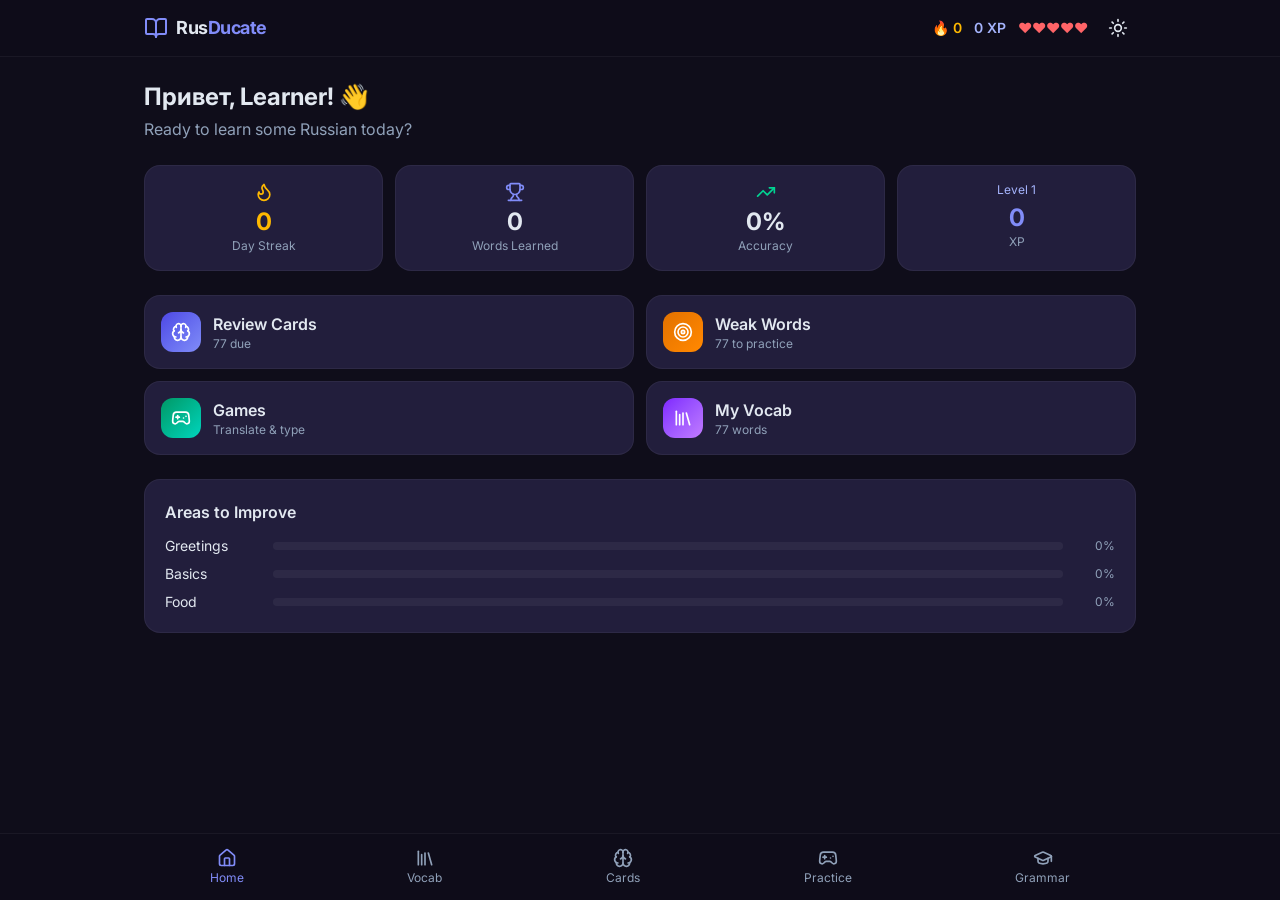
==== rus/index.html @ 1badfb75 "Add RusDucate app and update portfolio - Deploy RusDucate at /rus for ducate.com/rus - Replace Proje" ====
<!doctype html>
<html lang="en">
  <head>
    <meta charset="UTF-8" />
    <link rel="icon" type="image/svg+xml" href="/rus/favicon.svg" />
    <meta name="viewport" content="width=device-width, initial-scale=1.0, viewport-fit=cover" />
    <meta name="theme-color" content="#1e1b4b" />
    <meta name="description" content="RusDucate — personalized Russian learning with spaced repetition" />
    <link rel="preconnect" href="https://fonts.googleapis.com" />
    <link rel="preconnect" href="https://fonts.gstatic.com" crossorigin />
    <link href="https://fonts.googleapis.com/css2?family=Inter:wght@400;500;600;700&family=JetBrains+Mono:wght@400;500&display=swap" rel="stylesheet" />
    <title>RusDucate — Learn Russian</title>
    <script type="module" crossorigin src="/rus/assets/index-CZTfOs5j.js"></script>
    <link rel="stylesheet" crossorigin href="/rus/assets/index-B5N3Yc_R.css">
  <link rel="manifest" href="/rus/manifest.webmanifest"><script id="vite-plugin-pwa:register-sw" src="/rus/registerSW.js"></script></head>
  <body>
    <div id="root"></div>
  </body>
</html>
---- rus/assets/index-B5N3Yc_R.css ----
/*! tailwindcss v4.3.1 | MIT License | https://tailwindcss.com */
@layer properties{@supports (((-webkit-hyphens:none)) and (not (margin-trim:inline))) or ((-moz-orient:inline) and (not (color:rgb(from red r g b)))){*,:before,:after,::backdrop{--tw-translate-x:0;--tw-translate-y:0;--tw-translate-z:0;--tw-rotate-x:initial;--tw-rotate-y:initial;--tw-rotate-z:initial;--tw-skew-x:initial;--tw-skew-y:initial;--tw-space-y-reverse:0;--tw-border-style:solid;--tw-gradient-position:initial;--tw-gradient-from:#0000;--tw-gradient-via:#0000;--tw-gradient-to:#0000;--tw-gradient-stops:initial;--tw-gradient-via-stops:initial;--tw-gradient-from-position:0%;--tw-gradient-via-position:50%;--tw-gradient-to-position:100%;--tw-leading:initial;--tw-font-weight:initial;--tw-tracking:initial;--tw-shadow:0 0 #0000;--tw-shadow-color:initial;--tw-shadow-alpha:100%;--tw-inset-shadow:0 0 #0000;--tw-inset-shadow-color:initial;--tw-inset-shadow-alpha:100%;--tw-ring-color:initial;--tw-ring-shadow:0 0 #0000;--tw-inset-ring-color:initial;--tw-inset-ring-shadow:0 0 #0000;--tw-ring-inset:initial;--tw-ring-offset-width:0px;--tw-ring-offset-color:#fff;--tw-ring-offset-shadow:0 0 #0000;--tw-outline-style:solid;--tw-blur:initial;--tw-brightness:initial;--tw-contrast:initial;--tw-grayscale:initial;--tw-hue-rotate:initial;--tw-invert:initial;--tw-opacity:initial;--tw-saturate:initial;--tw-sepia:initial;--tw-drop-shadow:initial;--tw-drop-shadow-color:initial;--tw-drop-shadow-alpha:100%;--tw-drop-shadow-size:initial;--tw-backdrop-blur:initial;--tw-backdrop-brightness:initial;--tw-backdrop-contrast:initial;--tw-backdrop-grayscale:initial;--tw-backdrop-hue-rotate:initial;--tw-backdrop-invert:initial;--tw-backdrop-opacity:initial;--tw-backdrop-saturate:initial;--tw-backdrop-sepia:initial;--tw-duration:initial;--tw-scale-x:1;--tw-scale-y:1;--tw-scale-z:1}}}@layer theme{:root,:host{--font-sans:"Inter", system-ui, sans-serif;--font-mono:"JetBrains Mono", monospace;--color-red-300:oklch(80.8% .114 19.571);--color-red-400:oklch(70.4% .191 22.216);--color-red-500:oklch(63.7% .237 25.331);--color-red-600:oklch(57.7% .245 27.325);--color-orange-400:oklch(75% .183 55.934);--color-orange-500:oklch(70.5% .213 47.604);--color-orange-600:oklch(64.6% .222 41.116);--color-amber-100:oklch(96.2% .059 95.617);--color-amber-400:oklch(82.8% .189 84.429);--color-amber-500:oklch(76.9% .188 70.08);--color-amber-600:oklch(66.6% .179 58.318);--color-emerald-200:oklch(90.5% .093 164.15);--color-emerald-300:oklch(84.5% .143 164.978);--color-emerald-400:oklch(76.5% .177 163.223);--color-emerald-500:oklch(69.6% .17 162.48);--color-emerald-600:oklch(59.6% .145 163.225);--color-teal-400:oklch(77.7% .152 181.912);--color-violet-600:oklch(54.1% .281 293.009);--color-purple-400:oklch(71.4% .203 305.504);--color-slate-200:oklch(92.9% .013 255.508);--color-slate-300:oklch(86.9% .022 252.894);--color-slate-400:oklch(70.4% .04 256.788);--color-slate-500:oklch(55.4% .046 257.417);--color-white:#fff;--spacing:.25rem;--container-xs:20rem;--container-sm:24rem;--container-md:28rem;--container-lg:32rem;--container-5xl:64rem;--text-xs:.75rem;--text-xs--line-height:calc(1 / .75);--text-sm:.875rem;--text-sm--line-height:calc(1.25 / .875);--text-lg:1.125rem;--text-lg--line-height:calc(1.75 / 1.125);--text-xl:1.25rem;--text-xl--line-height:calc(1.75 / 1.25);--text-2xl:1.5rem;--text-2xl--line-height:calc(2 / 1.5);--text-3xl:1.875rem;--text-3xl--line-height:calc(2.25 / 1.875);--text-4xl:2.25rem;--text-4xl--line-height:calc(2.5 / 2.25);--text-5xl:3rem;--text-5xl--line-height:1;--font-weight-medium:500;--font-weight-semibold:600;--font-weight-bold:700;--tracking-tight:-.025em;--tracking-wider:.05em;--leading-relaxed:1.625;--radius-lg:.5rem;--radius-xl:.75rem;--radius-2xl:1rem;--animate-pulse:pulse 2s cubic-bezier(.4, 0, .6, 1) infinite;--blur-xl:24px;--default-transition-duration:.15s;--default-transition-timing-function:cubic-bezier(.4, 0, .2, 1);--default-font-family:var(--font-sans);--default-mono-font-family:var(--font-mono);--color-brand-300:#a5b4fc;--color-brand-400:#818cf8;--color-brand-500:#6366f1;--color-brand-600:#4f46e5;--color-surface:#0f0d1a}}@layer base{*,:after,:before,::backdrop{box-sizing:border-box;border:0 solid;margin:0;padding:0}::file-selector-button{box-sizing:border-box;border:0 solid;margin:0;padding:0}html,:host{-webkit-text-size-adjust:100%;tab-size:4;line-height:1.5;font-family:var(--default-font-family,ui-sans-serif, system-ui, sans-serif, "Apple Color Emoji", "Segoe UI Emoji", "Segoe UI Symbol", "Noto Color Emoji");font-feature-settings:var(--default-font-feature-settings,normal);font-variation-settings:var(--default-font-variation-settings,normal);-webkit-tap-highlight-color:transparent}hr{height:0;color:inherit;border-top-width:1px}abbr:where([title]){-webkit-text-decoration:underline dotted;text-decoration:underline dotted}h1,h2,h3,h4,h5,h6{font-size:inherit;font-weight:inherit}a{color:inherit;-webkit-text-decoration:inherit;-webkit-text-decoration:inherit;-webkit-text-decoration:inherit;-webkit-text-decoration:inherit;text-decoration:inherit}b,strong{font-weight:bolder}code,kbd,samp,pre{font-family:var(--default-mono-font-family,ui-monospace, SFMono-Regular, Menlo, Monaco, Consolas, "Liberation Mono", "Courier New", monospace);font-feature-settings:var(--default-mono-font-feature-settings,normal);font-variation-settings:var(--default-mono-font-variation-settings,normal);font-size:1em}small{font-size:80%}sub,sup{vertical-align:baseline;font-size:75%;line-height:0;position:relative}sub{bottom:-.25em}sup{top:-.5em}table{text-indent:0;border-color:inherit;border-collapse:collapse}:-moz-focusring{outline:auto}progress{vertical-align:baseline}summary{display:list-item}ol,ul,menu{list-style:none}img,svg,video,canvas,audio,iframe,embed,object{vertical-align:middle;display:block}img,video{max-width:100%;height:auto}button,input,select,optgroup,textarea{font:inherit;font-feature-settings:inherit;font-variation-settings:inherit;letter-spacing:inherit;color:inherit;opacity:1;background-color:#0000;border-radius:0}::file-selector-button{font:inherit;font-feature-settings:inherit;font-variation-settings:inherit;letter-spacing:inherit;color:inherit;opacity:1;background-color:#0000;border-radius:0}:where(select:is([multiple],[size])) optgroup{font-weight:bolder}:where(select:is([multiple],[size])) optgroup option{padding-inline-start:20px}::file-selector-button{margin-inline-end:4px}::placeholder{opacity:1}@supports (not ((-webkit-appearance:-apple-pay-button))) or (contain-intrinsic-size:1px){::placeholder{color:currentColor}@supports (color:color-mix(in lab, red, red)){::placeholder{color:color-mix(in oklab, currentcolor 50%, transparent)}}}textarea{resize:vertical}::-webkit-search-decoration{-webkit-appearance:none}::-webkit-date-and-time-value{min-height:1lh;text-align:inherit}::-webkit-datetime-edit{display:inline-flex}::-webkit-datetime-edit-fields-wrapper{padding:0}::-webkit-datetime-edit{padding-block:0}::-webkit-datetime-edit-year-field{padding-block:0}::-webkit-datetime-edit-month-field{padding-block:0}::-webkit-datetime-edit-day-field{padding-block:0}::-webkit-datetime-edit-hour-field{padding-block:0}::-webkit-datetime-edit-minute-field{padding-block:0}::-webkit-datetime-edit-second-field{padding-block:0}::-webkit-datetime-edit-millisecond-field{padding-block:0}::-webkit-datetime-edit-meridiem-field{padding-block:0}::-webkit-calendar-picker-indicator{line-height:1}:-moz-ui-invalid{box-shadow:none}button,input:where([type=button],[type=reset],[type=submit]){appearance:button}::file-selector-button{appearance:button}::-webkit-inner-spin-button{height:auto}::-webkit-outer-spin-button{height:auto}[hidden]:where(:not([hidden=until-found])){display:none!important}}@layer components;@layer utilities{.absolute{position:absolute}.fixed{position:fixed}.relative{position:relative}.sticky{position:sticky}.inset-x-0{inset-inline:0}.top-0{top:0}.top-1\/2{top:50%}.bottom-0{bottom:0}.left-3{left:calc(var(--spacing) * 3)}.z-50{z-index:50}.mx-auto{margin-inline:auto}.mt-1{margin-top:var(--spacing)}.mt-2{margin-top:calc(var(--spacing) * 2)}.mt-3{margin-top:calc(var(--spacing) * 3)}.mt-4{margin-top:calc(var(--spacing) * 4)}.mt-6{margin-top:calc(var(--spacing) * 6)}.mb-1{margin-bottom:var(--spacing)}.mb-2{margin-bottom:calc(var(--spacing) * 2)}.mb-3{margin-bottom:calc(var(--spacing) * 3)}.mb-4{margin-bottom:calc(var(--spacing) * 4)}.mb-6{margin-bottom:calc(var(--spacing) * 6)}.mb-8{margin-bottom:calc(var(--spacing) * 8)}.flex{display:flex}.grid{display:grid}.hidden{display:none}.inline-block{display:inline-block}.inline-flex{display:inline-flex}.table{display:table}.h-1\.5{height:calc(var(--spacing) * 1.5)}.h-2{height:calc(var(--spacing) * 2)}.h-3{height:calc(var(--spacing) * 3)}.h-4{height:calc(var(--spacing) * 4)}.h-5{height:calc(var(--spacing) * 5)}.h-6{height:calc(var(--spacing) * 6)}.h-10{height:calc(var(--spacing) * 10)}.h-12{height:calc(var(--spacing) * 12)}.h-14{height:calc(var(--spacing) * 14)}.h-full{height:100%}.min-h-\[48px\]{min-height:48px}.min-h-\[200px\]{min-height:200px}.min-h-dvh{min-height:100dvh}.w-3{width:calc(var(--spacing) * 3)}.w-4{width:calc(var(--spacing) * 4)}.w-5{width:calc(var(--spacing) * 5)}.w-6{width:calc(var(--spacing) * 6)}.w-10{width:calc(var(--spacing) * 10)}.w-12{width:calc(var(--spacing) * 12)}.w-24{width:calc(var(--spacing) * 24)}.w-full{width:100%}.max-w-5xl{max-width:var(--container-5xl)}.max-w-lg{max-width:var(--container-lg)}.max-w-md{max-width:var(--container-md)}.max-w-sm{max-width:var(--container-sm)}.max-w-xs{max-width:var(--container-xs)}.min-w-0{min-width:0}.min-w-\[3rem\]{min-width:3rem}.min-w-\[200px\]{min-width:200px}.flex-1{flex:1}.shrink-0{flex-shrink:0}.-translate-y-1\/2{--tw-translate-y:calc(calc(1 / 2 * 100%) * -1);translate:var(--tw-translate-x) var(--tw-translate-y)}.transform{transform:var(--tw-rotate-x,) var(--tw-rotate-y,) var(--tw-rotate-z,) var(--tw-skew-x,) var(--tw-skew-y,)}.animate-pulse{animation:var(--animate-pulse)}.cursor-pointer{cursor:pointer}.grid-cols-1{grid-template-columns:repeat(1,minmax(0,1fr))}.grid-cols-2{grid-template-columns:repeat(2,minmax(0,1fr))}.grid-cols-4{grid-template-columns:repeat(4,minmax(0,1fr))}.flex-col{flex-direction:column}.flex-wrap{flex-wrap:wrap}.items-center{align-items:center}.items-start{align-items:flex-start}.justify-around{justify-content:space-around}.justify-between{justify-content:space-between}.justify-center{justify-content:center}.justify-end{justify-content:flex-end}.gap-0\.5{gap:calc(var(--spacing) * .5)}.gap-1{gap:var(--spacing)}.gap-1\.5{gap:calc(var(--spacing) * 1.5)}.gap-2{gap:calc(var(--spacing) * 2)}.gap-3{gap:calc(var(--spacing) * 3)}:where(.space-y-2>:not(:last-child)){--tw-space-y-reverse:0;margin-block-start:calc(calc(var(--spacing) * 2) * var(--tw-space-y-reverse));margin-block-end:calc(calc(var(--spacing) * 2) * calc(1 - var(--tw-space-y-reverse)))}:where(.space-y-3>:not(:last-child)){--tw-space-y-reverse:0;margin-block-start:calc(calc(var(--spacing) * 3) * var(--tw-space-y-reverse));margin-block-end:calc(calc(var(--spacing) * 3) * calc(1 - var(--tw-space-y-reverse)))}:where(.space-y-4>:not(:last-child)){--tw-space-y-reverse:0;margin-block-start:calc(calc(var(--spacing) * 4) * var(--tw-space-y-reverse));margin-block-end:calc(calc(var(--spacing) * 4) * calc(1 - var(--tw-space-y-reverse)))}:where(.space-y-6>:not(:last-child)){--tw-space-y-reverse:0;margin-block-start:calc(calc(var(--spacing) * 6) * var(--tw-space-y-reverse));margin-block-end:calc(calc(var(--spacing) * 6) * calc(1 - var(--tw-space-y-reverse)))}.truncate{text-overflow:ellipsis;white-space:nowrap;overflow:hidden}.overflow-hidden{overflow:hidden}.overflow-x-auto{overflow-x:auto}.rounded-2xl{border-radius:var(--radius-2xl)}.rounded-full{border-radius:3.40282e38px}.rounded-lg{border-radius:var(--radius-lg)}.rounded-xl{border-radius:var(--radius-xl)}.border{border-style:var(--tw-border-style);border-width:1px}.border-2{border-style:var(--tw-border-style);border-width:2px}.border-t{border-top-style:var(--tw-border-style);border-top-width:1px}.border-b{border-bottom-style:var(--tw-border-style);border-bottom-width:1px}.border-brand-500{border-color:var(--color-brand-500)}.border-brand-500\/20{border-color:#6366f133}@supports (color:color-mix(in lab, red, red)){.border-brand-500\/20{border-color:color-mix(in oklab, var(--color-brand-500) 20%, transparent)}}.border-brand-500\/30{border-color:#6366f14d}@supports (color:color-mix(in lab, red, red)){.border-brand-500\/30{border-color:color-mix(in oklab, var(--color-brand-500) 30%, transparent)}}.border-emerald-500{border-color:var(--color-emerald-500)}.border-emerald-500\/30{border-color:#00bb7f4d}@supports (color:color-mix(in lab, red, red)){.border-emerald-500\/30{border-color:color-mix(in oklab, var(--color-emerald-500) 30%, transparent)}}.border-red-500{border-color:var(--color-red-500)}.border-red-500\/20{border-color:#fb2c3633}@supports (color:color-mix(in lab, red, red)){.border-red-500\/20{border-color:color-mix(in oklab, var(--color-red-500) 20%, transparent)}}.border-red-500\/30{border-color:#fb2c364d}@supports (color:color-mix(in lab, red, red)){.border-red-500\/30{border-color:color-mix(in oklab, var(--color-red-500) 30%, transparent)}}.border-white\/5{border-color:#ffffff0d}@supports (color:color-mix(in lab, red, red)){.border-white\/5{border-color:color-mix(in oklab, var(--color-white) 5%, transparent)}}.border-white\/10{border-color:#ffffff1a}@supports (color:color-mix(in lab, red, red)){.border-white\/10{border-color:color-mix(in oklab, var(--color-white) 10%, transparent)}}.border-white\/20{border-color:#fff3}@supports (color:color-mix(in lab, red, red)){.border-white\/20{border-color:color-mix(in oklab, var(--color-white) 20%, transparent)}}.bg-\[\#0f0d1a\]{background-color:#0f0d1a}.bg-\[\#0f0d1a\]\/90{background-color:oklab(16.8773% .00931532 -.0252311/.9)}.bg-\[\#0f0d1a\]\/95{background-color:oklab(16.8773% .00931532 -.0252311/.95)}.bg-\[\#221e3c\]{background-color:#221e3c}.bg-amber-500\/10{background-color:#f99c001a}@supports (color:color-mix(in lab, red, red)){.bg-amber-500\/10{background-color:color-mix(in oklab, var(--color-amber-500) 10%, transparent)}}.bg-amber-500\/70{background-color:#f99c00b3}@supports (color:color-mix(in lab, red, red)){.bg-amber-500\/70{background-color:color-mix(in oklab, var(--color-amber-500) 70%, transparent)}}.bg-brand-500{background-color:var(--color-brand-500)}.bg-brand-500\/10{background-color:#6366f11a}@supports (color:color-mix(in lab, red, red)){.bg-brand-500\/10{background-color:color-mix(in oklab, var(--color-brand-500) 10%, transparent)}}.bg-brand-600{background-color:var(--color-brand-600)}.bg-brand-600\/20{background-color:#4f46e533}@supports (color:color-mix(in lab, red, red)){.bg-brand-600\/20{background-color:color-mix(in oklab, var(--color-brand-600) 20%, transparent)}}.bg-brand-600\/30{background-color:#4f46e54d}@supports (color:color-mix(in lab, red, red)){.bg-brand-600\/30{background-color:color-mix(in oklab, var(--color-brand-600) 30%, transparent)}}.bg-brand-600\/80{background-color:#4f46e5cc}@supports (color:color-mix(in lab, red, red)){.bg-brand-600\/80{background-color:color-mix(in oklab, var(--color-brand-600) 80%, transparent)}}.bg-emerald-500\/10{background-color:#00bb7f1a}@supports (color:color-mix(in lab, red, red)){.bg-emerald-500\/10{background-color:color-mix(in oklab, var(--color-emerald-500) 10%, transparent)}}.bg-emerald-600\/80{background-color:#009767cc}@supports (color:color-mix(in lab, red, red)){.bg-emerald-600\/80{background-color:color-mix(in oklab, var(--color-emerald-600) 80%, transparent)}}.bg-orange-600\/80{background-color:#f05100cc}@supports (color:color-mix(in lab, red, red)){.bg-orange-600\/80{background-color:color-mix(in oklab, var(--color-orange-600) 80%, transparent)}}.bg-red-500\/5{background-color:#fb2c360d}@supports (color:color-mix(in lab, red, red)){.bg-red-500\/5{background-color:color-mix(in oklab, var(--color-red-500) 5%, transparent)}}.bg-red-500\/10{background-color:#fb2c361a}@supports (color:color-mix(in lab, red, red)){.bg-red-500\/10{background-color:color-mix(in oklab, var(--color-red-500) 10%, transparent)}}.bg-red-600\/80{background-color:#e40014cc}@supports (color:color-mix(in lab, red, red)){.bg-red-600\/80{background-color:color-mix(in oklab, var(--color-red-600) 80%, transparent)}}.bg-white\/5{background-color:#ffffff0d}@supports (color:color-mix(in lab, red, red)){.bg-white\/5{background-color:color-mix(in oklab, var(--color-white) 5%, transparent)}}.bg-white\/\[0\.02\]{background-color:#ffffff05}@supports (color:color-mix(in lab, red, red)){.bg-white\/\[0\.02\]{background-color:color-mix(in oklab, var(--color-white) 2%, transparent)}}.bg-white\/\[0\.03\]{background-color:#ffffff08}@supports (color:color-mix(in lab, red, red)){.bg-white\/\[0\.03\]{background-color:color-mix(in oklab, var(--color-white) 3%, transparent)}}.bg-gradient-to-br{--tw-gradient-position:to bottom right in oklab;background-image:linear-gradient(var(--tw-gradient-stops))}.bg-gradient-to-r{--tw-gradient-position:to right in oklab;background-image:linear-gradient(var(--tw-gradient-stops))}.from-amber-600{--tw-gradient-from:var(--color-amber-600);--tw-gradient-stops:var(--tw-gradient-via-stops,var(--tw-gradient-position), var(--tw-gradient-from) var(--tw-gradient-from-position), var(--tw-gradient-to) var(--tw-gradient-to-position))}.from-brand-600{--tw-gradient-from:var(--color-brand-600);--tw-gradient-stops:var(--tw-gradient-via-stops,var(--tw-gradient-position), var(--tw-gradient-from) var(--tw-gradient-from-position), var(--tw-gradient-to) var(--tw-gradient-to-position))}.from-emerald-600{--tw-gradient-from:var(--color-emerald-600);--tw-gradient-stops:var(--tw-gradient-via-stops,var(--tw-gradient-position), var(--tw-gradient-from) var(--tw-gradient-from-position), var(--tw-gradient-to) var(--tw-gradient-to-position))}.from-violet-600{--tw-gradient-from:var(--color-violet-600);--tw-gradient-stops:var(--tw-gradient-via-stops,var(--tw-gradient-position), var(--tw-gradient-from) var(--tw-gradient-from-position), var(--tw-gradient-to) var(--tw-gradient-to-position))}.to-brand-400{--tw-gradient-to:var(--color-brand-400);--tw-gradient-stops:var(--tw-gradient-via-stops,var(--tw-gradient-position), var(--tw-gradient-from) var(--tw-gradient-from-position), var(--tw-gradient-to) var(--tw-gradient-to-position))}.to-orange-400{--tw-gradient-to:var(--color-orange-400);--tw-gradient-stops:var(--tw-gradient-via-stops,var(--tw-gradient-position), var(--tw-gradient-from) var(--tw-gradient-from-position), var(--tw-gradient-to) var(--tw-gradient-to-position))}.to-purple-400{--tw-gradient-to:var(--color-purple-400);--tw-gradient-stops:var(--tw-gradient-via-stops,var(--tw-gradient-position), var(--tw-gradient-from) var(--tw-gradient-from-position), var(--tw-gradient-to) var(--tw-gradient-to-position))}.to-teal-400{--tw-gradient-to:var(--color-teal-400);--tw-gradient-stops:var(--tw-gradient-via-stops,var(--tw-gradient-position), var(--tw-gradient-from) var(--tw-gradient-from-position), var(--tw-gradient-to) var(--tw-gradient-to-position))}.\!p-0{padding:0!important}.\!p-4{padding:calc(var(--spacing) * 4)!important}.\!p-6{padding:calc(var(--spacing) * 6)!important}.\!p-8{padding:calc(var(--spacing) * 8)!important}.p-2{padding:calc(var(--spacing) * 2)}.p-3{padding:calc(var(--spacing) * 3)}.p-4{padding:calc(var(--spacing) * 4)}.p-5{padding:calc(var(--spacing) * 5)}.\!px-3{padding-inline:calc(var(--spacing) * 3)!important}.px-2{padding-inline:calc(var(--spacing) * 2)}.px-3{padding-inline:calc(var(--spacing) * 3)}.px-4{padding-inline:calc(var(--spacing) * 4)}.px-5{padding-inline:calc(var(--spacing) * 5)}.\!py-3{padding-block:calc(var(--spacing) * 3)!important}.py-0\.5{padding-block:calc(var(--spacing) * .5)}.py-1{padding-block:var(--spacing)}.py-1\.5{padding-block:calc(var(--spacing) * 1.5)}.py-2{padding-block:calc(var(--spacing) * 2)}.py-2\.5{padding-block:calc(var(--spacing) * 2.5)}.py-3{padding-block:calc(var(--spacing) * 3)}.py-6{padding-block:calc(var(--spacing) * 6)}.py-16{padding-block:calc(var(--spacing) * 16)}.pt-2{padding-top:calc(var(--spacing) * 2)}.pr-4{padding-right:calc(var(--spacing) * 4)}.pb-1{padding-bottom:var(--spacing)}.pb-5{padding-bottom:calc(var(--spacing) * 5)}.pb-24{padding-bottom:calc(var(--spacing) * 24)}.pl-10{padding-left:calc(var(--spacing) * 10)}.text-center{text-align:center}.text-left{text-align:left}.text-right{text-align:right}.font-mono{font-family:var(--font-mono)}.font-sans{font-family:var(--font-sans)}.text-2xl{font-size:var(--text-2xl);line-height:var(--tw-leading,var(--text-2xl--line-height))}.text-3xl{font-size:var(--text-3xl);line-height:var(--tw-leading,var(--text-3xl--line-height))}.text-4xl{font-size:var(--text-4xl);line-height:var(--tw-leading,var(--text-4xl--line-height))}.text-5xl{font-size:var(--text-5xl);line-height:var(--tw-leading,var(--text-5xl--line-height))}.text-lg{font-size:var(--text-lg);line-height:var(--tw-leading,var(--text-lg--line-height))}.text-sm{font-size:var(--text-sm);line-height:var(--tw-leading,var(--text-sm--line-height))}.text-xl{font-size:var(--text-xl);line-height:var(--tw-leading,var(--text-xl--line-height))}.text-xs{font-size:var(--text-xs);line-height:var(--tw-leading,var(--text-xs--line-height))}.leading-relaxed{--tw-leading:var(--leading-relaxed);line-height:var(--leading-relaxed)}.font-bold{--tw-font-weight:var(--font-weight-bold);font-weight:var(--font-weight-bold)}.font-medium{--tw-font-weight:var(--font-weight-medium);font-weight:var(--font-weight-medium)}.font-semibold{--tw-font-weight:var(--font-weight-semibold);font-weight:var(--font-weight-semibold)}.tracking-tight{--tw-tracking:var(--tracking-tight);letter-spacing:var(--tracking-tight)}.tracking-wider{--tw-tracking:var(--tracking-wider);letter-spacing:var(--tracking-wider)}.whitespace-nowrap{white-space:nowrap}.text-amber-100{color:var(--color-amber-100)}.text-amber-400{color:var(--color-amber-400)}.text-amber-400\/70{color:#fcbb00b3}@supports (color:color-mix(in lab, red, red)){.text-amber-400\/70{color:color-mix(in oklab, var(--color-amber-400) 70%, transparent)}}.text-amber-400\/80{color:#fcbb00cc}@supports (color:color-mix(in lab, red, red)){.text-amber-400\/80{color:color-mix(in oklab, var(--color-amber-400) 80%, transparent)}}.text-brand-300{color:var(--color-brand-300)}.text-brand-400{color:var(--color-brand-400)}.text-emerald-200{color:var(--color-emerald-200)}.text-emerald-300{color:var(--color-emerald-300)}.text-emerald-400{color:var(--color-emerald-400)}.text-red-300{color:var(--color-red-300)}.text-red-400{color:var(--color-red-400)}.text-slate-200{color:var(--color-slate-200)}.text-slate-300{color:var(--color-slate-300)}.text-slate-400{color:var(--color-slate-400)}.text-slate-500{color:var(--color-slate-500)}.text-white{color:var(--color-white)}.uppercase{text-transform:uppercase}.italic{font-style:italic}.opacity-60{opacity:.6}.shadow-lg{--tw-shadow:0 10px 15px -3px var(--tw-shadow-color,#0000001a), 0 4px 6px -4px var(--tw-shadow-color,#0000001a);box-shadow:var(--tw-inset-shadow), var(--tw-inset-ring-shadow), var(--tw-ring-offset-shadow), var(--tw-ring-shadow), var(--tw-shadow)}.shadow-brand-600\/20{--tw-shadow-color:#4f46e533}@supports (color:color-mix(in lab, red, red)){.shadow-brand-600\/20{--tw-shadow-color:color-mix(in oklab, color-mix(in oklab, var(--color-brand-600) 20%, transparent) var(--tw-shadow-alpha), transparent)}}.outline{outline-style:var(--tw-outline-style);outline-width:1px}.filter{filter:var(--tw-blur,) var(--tw-brightness,) var(--tw-contrast,) var(--tw-grayscale,) var(--tw-hue-rotate,) var(--tw-invert,) var(--tw-saturate,) var(--tw-sepia,) var(--tw-drop-shadow,)}.backdrop-blur-xl{--tw-backdrop-blur:blur(var(--blur-xl));-webkit-backdrop-filter:var(--tw-backdrop-blur,) var(--tw-backdrop-brightness,) var(--tw-backdrop-contrast,) var(--tw-backdrop-grayscale,) var(--tw-backdrop-hue-rotate,) var(--tw-backdrop-invert,) var(--tw-backdrop-opacity,) var(--tw-backdrop-saturate,) var(--tw-backdrop-sepia,);backdrop-filter:var(--tw-backdrop-blur,) var(--tw-backdrop-brightness,) var(--tw-backdrop-contrast,) var(--tw-backdrop-grayscale,) var(--tw-backdrop-hue-rotate,) var(--tw-backdrop-invert,) var(--tw-backdrop-opacity,) var(--tw-backdrop-saturate,) var(--tw-backdrop-sepia,)}.transition-all{transition-property:all;transition-timing-function:var(--tw-ease,var(--default-transition-timing-function));transition-duration:var(--tw-duration,var(--default-transition-duration))}.transition-colors{transition-property:color,background-color,border-color,outline-color,text-decoration-color,fill,stroke,--tw-gradient-from,--tw-gradient-via,--tw-gradient-to;transition-timing-function:var(--tw-ease,var(--default-transition-timing-function));transition-duration:var(--tw-duration,var(--default-transition-duration))}.duration-300{--tw-duration:.3s;transition-duration:.3s}.duration-500{--tw-duration:.5s;transition-duration:.5s}@media (hover:hover){.group-hover\:translate-y-\[-2px\]:is(:where(.group):hover *){--tw-translate-y:-2px;translate:var(--tw-translate-x) var(--tw-translate-y)}.hover\:border-brand-500\/30:hover{border-color:#6366f14d}@supports (color:color-mix(in lab, red, red)){.hover\:border-brand-500\/30:hover{border-color:color-mix(in oklab, var(--color-brand-500) 30%, transparent)}}.hover\:border-red-500\/30:hover{border-color:#fb2c364d}@supports (color:color-mix(in lab, red, red)){.hover\:border-red-500\/30:hover{border-color:color-mix(in oklab, var(--color-red-500) 30%, transparent)}}.hover\:border-white\/10:hover{border-color:#ffffff1a}@supports (color:color-mix(in lab, red, red)){.hover\:border-white\/10:hover{border-color:color-mix(in oklab, var(--color-white) 10%, transparent)}}.hover\:bg-brand-500:hover{background-color:var(--color-brand-500)}.hover\:bg-brand-600\/30:hover{background-color:#4f46e54d}@supports (color:color-mix(in lab, red, red)){.hover\:bg-brand-600\/30:hover{background-color:color-mix(in oklab, var(--color-brand-600) 30%, transparent)}}.hover\:bg-emerald-500:hover{background-color:var(--color-emerald-500)}.hover\:bg-orange-500:hover{background-color:var(--color-orange-500)}.hover\:bg-red-500:hover{background-color:var(--color-red-500)}.hover\:bg-red-500\/20:hover{background-color:#fb2c3633}@supports (color:color-mix(in lab, red, red)){.hover\:bg-red-500\/20:hover{background-color:color-mix(in oklab, var(--color-red-500) 20%, transparent)}}.hover\:bg-white\/5:hover{background-color:#ffffff0d}@supports (color:color-mix(in lab, red, red)){.hover\:bg-white\/5:hover{background-color:color-mix(in oklab, var(--color-white) 5%, transparent)}}.hover\:bg-white\/10:hover{background-color:#ffffff1a}@supports (color:color-mix(in lab, red, red)){.hover\:bg-white\/10:hover{background-color:color-mix(in oklab, var(--color-white) 10%, transparent)}}.hover\:bg-white\/\[0\.02\]:hover{background-color:#ffffff05}@supports (color:color-mix(in lab, red, red)){.hover\:bg-white\/\[0\.02\]:hover{background-color:color-mix(in oklab, var(--color-white) 2%, transparent)}}.hover\:text-brand-300:hover{color:var(--color-brand-300)}.hover\:text-red-400:hover{color:var(--color-red-400)}.hover\:text-slate-200:hover{color:var(--color-slate-200)}.hover\:underline:hover{text-decoration-line:underline}}.focus\:border-brand-500:focus{border-color:var(--color-brand-500)}.focus\:outline-none:focus{--tw-outline-style:none;outline-style:none}.active\:scale-95:active{--tw-scale-x:95%;--tw-scale-y:95%;--tw-scale-z:95%;scale:var(--tw-scale-x) var(--tw-scale-y)}.active\:scale-\[0\.98\]:active{scale:.98}.disabled\:pointer-events-none:disabled{pointer-events:none}.disabled\:opacity-50:disabled{opacity:.5}@media (width>=40rem){.sm\:flex{display:flex}.sm\:grid-cols-2{grid-template-columns:repeat(2,minmax(0,1fr))}.sm\:grid-cols-4{grid-template-columns:repeat(4,minmax(0,1fr))}}}html{scroll-behavior:smooth}body{font-family:var(--font-sans);background:var(--color-surface);color:#e2e8f0;-webkit-font-smoothing:antialiased;min-height:100dvh}.font-russian{font-family:var(--font-sans);letter-spacing:.01em}@keyframes flip-in{0%{opacity:0;transform:rotateY(90deg)}to{opacity:1;transform:rotateY(0)}}@keyframes slide-up{0%{opacity:0;transform:translateY(12px)}to{opacity:1;transform:translateY(0)}}@keyframes pulse-heart{0%,to{transform:scale(1)}50%{transform:scale(1.15)}}@keyframes shake{0%,to{transform:translate(0)}25%{transform:translate(-6px)}75%{transform:translate(6px)}}.animate-flip-in{animation:.35s both flip-in}.animate-slide-up{animation:.4s both slide-up}.animate-pulse-heart{animation:.4s pulse-heart}.animate-shake{animation:.35s shake}.card-3d{perspective:1000px}.card-inner{min-height:280px;transform-style:preserve-3d;transition:transform .5s cubic-bezier(.4,0,.2,1);position:relative}.card-inner.flipped{transform:rotateY(180deg)}.card-face{backface-visibility:hidden;position:absolute;inset:0;transform:rotateY(0)}.card-back{transform:rotateY(180deg)}.card-inner.flipped .card-front,.card-inner:not(.flipped) .card-back{visibility:hidden}@property --tw-translate-x{syntax:"*";inherits:false;initial-value:0}@property --tw-translate-y{syntax:"*";inherits:false;initial-value:0}@property --tw-translate-z{syntax:"*";inherits:false;initial-value:0}@property --tw-rotate-x{syntax:"*";inherits:false}@property --tw-rotate-y{syntax:"*";inherits:false}@property --tw-rotate-z{syntax:"*";inherits:false}@property --tw-skew-x{syntax:"*";inherits:false}@property --tw-skew-y{syntax:"*";inherits:false}@property --tw-space-y-reverse{syntax:"*";inherits:false;initial-value:0}@property --tw-border-style{syntax:"*";inherits:false;initial-value:solid}@property --tw-gradient-position{syntax:"*";inherits:false}@property --tw-gradient-from{syntax:"<color>";inherits:false;initial-value:#0000}@property --tw-gradient-via{syntax:"<color>";inherits:false;initial-value:#0000}@property --tw-gradient-to{syntax:"<color>";inherits:false;initial-value:#0000}@property --tw-gradient-stops{syntax:"*";inherits:false}@property --tw-gradient-via-stops{syntax:"*";inherits:false}@property --tw-gradient-from-position{syntax:"<length-percentage>";inherits:false;initial-value:0%}@property --tw-gradient-via-position{syntax:"<length-percentage>";inherits:false;initial-value:50%}@property --tw-gradient-to-position{syntax:"<length-percentage>";inherits:false;initial-value:100%}@property --tw-leading{syntax:"*";inherits:false}@property --tw-font-weight{syntax:"*";inherits:false}@property --tw-tracking{syntax:"*";inherits:false}@property --tw-shadow{syntax:"*";inherits:false;initial-value:0 0 #0000}@property --tw-shadow-color{syntax:"*";inherits:false}@property --tw-shadow-alpha{syntax:"<percentage>";inherits:false;initial-value:100%}@property --tw-inset-shadow{syntax:"*";inherits:false;initial-value:0 0 #0000}@property --tw-inset-shadow-color{syntax:"*";inherits:false}@property --tw-inset-shadow-alpha{syntax:"<percentage>";inherits:false;initial-value:100%}@property --tw-ring-color{syntax:"*";inherits:false}@property --tw-ring-shadow{syntax:"*";inherits:false;initial-value:0 0 #0000}@property --tw-inset-ring-color{syntax:"*";inherits:false}@property --tw-inset-ring-shadow{syntax:"*";inherits:false;initial-value:0 0 #0000}@property --tw-ring-inset{syntax:"*";inherits:false}@property --tw-ring-offset-width{syntax:"<length>";inherits:false;initial-value:0}@property --tw-ring-offset-color{syntax:"*";inherits:false;initial-value:#fff}@property --tw-ring-offset-shadow{syntax:"*";inherits:false;initial-value:0 0 #0000}@property --tw-outline-style{syntax:"*";inherits:false;initial-value:solid}@property --tw-blur{syntax:"*";inherits:false}@property --tw-brightness{syntax:"*";inherits:false}@property --tw-contrast{syntax:"*";inherits:false}@property --tw-grayscale{syntax:"*";inherits:false}@property --tw-hue-rotate{syntax:"*";inherits:false}@property --tw-invert{syntax:"*";inherits:false}@property --tw-opacity{syntax:"*";inherits:false}@property --tw-saturate{syntax:"*";inherits:false}@property --tw-sepia{syntax:"*";inherits:false}@property --tw-drop-shadow{syntax:"*";inherits:false}@property --tw-drop-shadow-color{syntax:"*";inherits:false}@property --tw-drop-shadow-alpha{syntax:"<percentage>";inherits:false;initial-value:100%}@property --tw-drop-shadow-size{syntax:"*";inherits:false}@property --tw-backdrop-blur{syntax:"*";inherits:false}@property --tw-backdrop-brightness{syntax:"*";inherits:false}@property --tw-backdrop-contrast{syntax:"*";inherits:false}@property --tw-backdrop-grayscale{syntax:"*";inherits:false}@property --tw-backdrop-hue-rotate{syntax:"*";inherits:false}@property --tw-backdrop-invert{syntax:"*";inherits:false}@property --tw-backdrop-opacity{syntax:"*";inherits:false}@property --tw-backdrop-saturate{syntax:"*";inherits:false}@property --tw-backdrop-sepia{syntax:"*";inherits:false}@property --tw-duration{syntax:"*";inherits:false}@property --tw-scale-x{syntax:"*";inherits:false;initial-value:1}@property --tw-scale-y{syntax:"*";inherits:false;initial-value:1}@property --tw-scale-z{syntax:"*";inherits:false;initial-value:1}@keyframes pulse{50%{opacity:.5}}
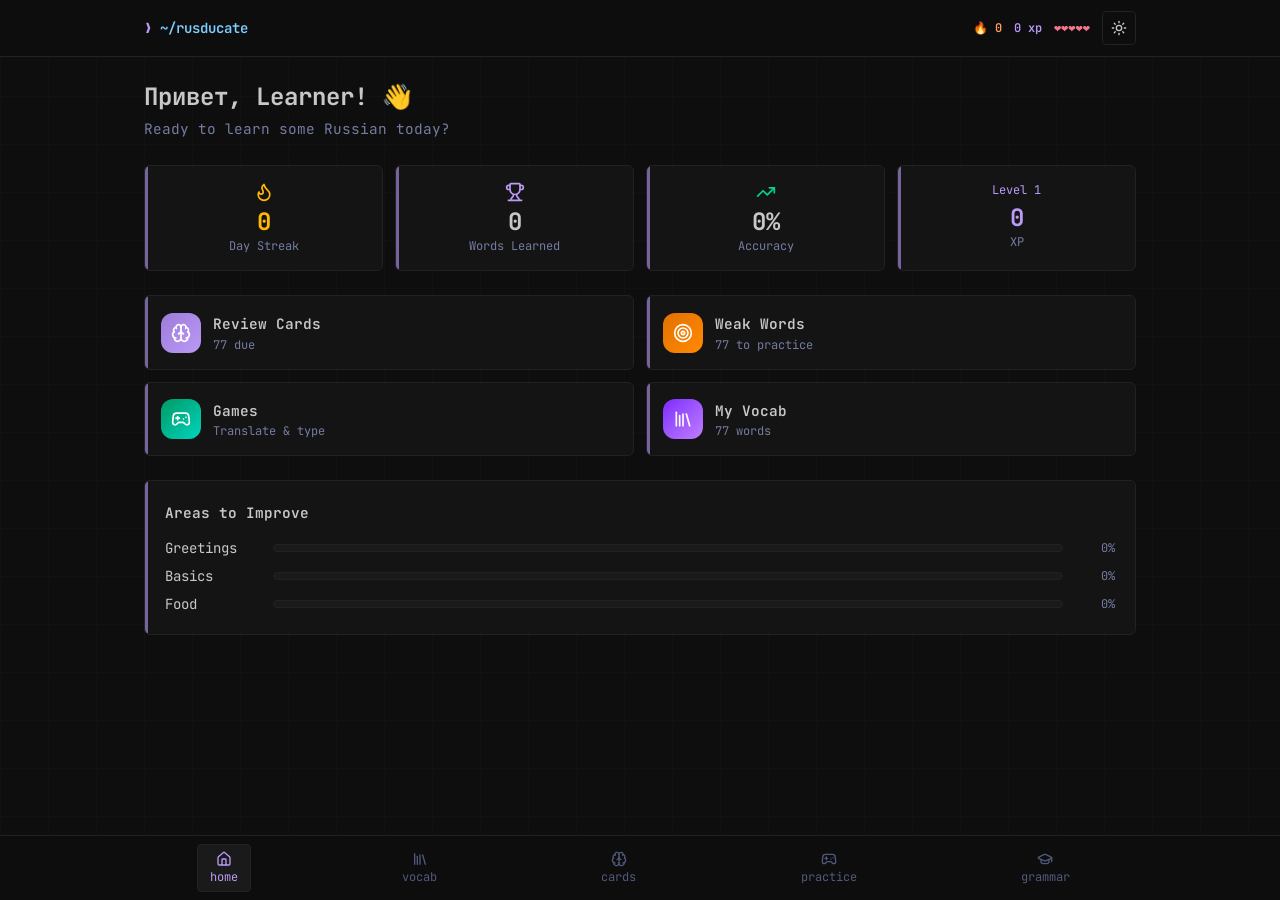
==== commit 52fe8c68: "Apply GrokNight design and update portfolio content - Restyle site with GrokNight colors, JetBrains " ====
--- a/rus/index.html
+++ b/rus/index.html
@@ -4,14 +4,14 @@
     <meta charset="UTF-8" />
     <link rel="icon" type="image/svg+xml" href="/rus/favicon.svg" />
     <meta name="viewport" content="width=device-width, initial-scale=1.0, viewport-fit=cover" />
-    <meta name="theme-color" content="#1e1b4b" />
+    <meta name="theme-color" content="#0e0e0e" />
     <meta name="description" content="RusDucate — personalized Russian learning with spaced repetition" />
     <link rel="preconnect" href="https://fonts.googleapis.com" />
     <link rel="preconnect" href="https://fonts.gstatic.com" crossorigin />
-    <link href="https://fonts.googleapis.com/css2?family=Inter:wght@400;500;600;700&family=JetBrains+Mono:wght@400;500&display=swap" rel="stylesheet" />
+    <link href="https://fonts.googleapis.com/css2?family=JetBrains+Mono:wght@400;500;600;700&display=swap" rel="stylesheet" />
     <title>RusDucate — Learn Russian</title>
-    <script type="module" crossorigin src="/rus/assets/index-CZTfOs5j.js"></script>
-    <link rel="stylesheet" crossorigin href="/rus/assets/index-B5N3Yc_R.css">
+    <script type="module" crossorigin src="/rus/assets/index-DxZnuaOC.js"></script>
+    <link rel="stylesheet" crossorigin href="/rus/assets/index-D4FhPcSo.css">
   <link rel="manifest" href="/rus/manifest.webmanifest"><script id="vite-plugin-pwa:register-sw" src="/rus/registerSW.js"></script></head>
   <body>
     <div id="root"></div>
--- a/rus/assets/index-D4FhPcSo.css
+++ b/rus/assets/index-D4FhPcSo.css
@@ -0,0 +1,2 @@
+/*! tailwindcss v4.3.1 | MIT License | https://tailwindcss.com */
+@layer properties{@supports (((-webkit-hyphens:none)) and (not (margin-trim:inline))) or ((-moz-orient:inline) and (not (color:rgb(from red r g b)))){*,:before,:after,::backdrop{--tw-translate-x:0;--tw-translate-y:0;--tw-translate-z:0;--tw-rotate-x:initial;--tw-rotate-y:initial;--tw-rotate-z:initial;--tw-skew-x:initial;--tw-skew-y:initial;--tw-space-y-reverse:0;--tw-border-style:solid;--tw-gradient-position:initial;--tw-gradient-from:#0000;--tw-gradient-via:#0000;--tw-gradient-to:#0000;--tw-gradient-stops:initial;--tw-gradient-via-stops:initial;--tw-gradient-from-position:0%;--tw-gradient-via-position:50%;--tw-gradient-to-position:100%;--tw-leading:initial;--tw-font-weight:initial;--tw-tracking:initial;--tw-shadow:0 0 #0000;--tw-shadow-color:initial;--tw-shadow-alpha:100%;--tw-inset-shadow:0 0 #0000;--tw-inset-shadow-color:initial;--tw-inset-shadow-alpha:100%;--tw-ring-color:initial;--tw-ring-shadow:0 0 #0000;--tw-inset-ring-color:initial;--tw-inset-ring-shadow:0 0 #0000;--tw-ring-inset:initial;--tw-ring-offset-width:0px;--tw-ring-offset-color:#fff;--tw-ring-offset-shadow:0 0 #0000;--tw-outline-style:solid;--tw-blur:initial;--tw-brightness:initial;--tw-contrast:initial;--tw-grayscale:initial;--tw-hue-rotate:initial;--tw-invert:initial;--tw-opacity:initial;--tw-saturate:initial;--tw-sepia:initial;--tw-drop-shadow:initial;--tw-drop-shadow-color:initial;--tw-drop-shadow-alpha:100%;--tw-drop-shadow-size:initial;--tw-backdrop-blur:initial;--tw-backdrop-brightness:initial;--tw-backdrop-contrast:initial;--tw-backdrop-grayscale:initial;--tw-backdrop-hue-rotate:initial;--tw-backdrop-invert:initial;--tw-backdrop-opacity:initial;--tw-backdrop-saturate:initial;--tw-backdrop-sepia:initial;--tw-duration:initial;--tw-scale-x:1;--tw-scale-y:1;--tw-scale-z:1}}}@layer theme{:root,:host{--font-sans:"JetBrains Mono", "SF Mono", "Menlo", monospace;--font-mono:"JetBrains Mono", "SF Mono", "Menlo", monospace;--color-red-300:oklch(80.8% .114 19.571);--color-red-400:oklch(70.4% .191 22.216);--color-red-500:oklch(63.7% .237 25.331);--color-red-600:oklch(57.7% .245 27.325);--color-orange-400:oklch(75% .183 55.934);--color-orange-500:oklch(70.5% .213 47.604);--color-orange-600:oklch(64.6% .222 41.116);--color-amber-100:oklch(96.2% .059 95.617);--color-amber-400:oklch(82.8% .189 84.429);--color-amber-500:oklch(76.9% .188 70.08);--color-amber-600:oklch(66.6% .179 58.318);--color-emerald-200:oklch(90.5% .093 164.15);--color-emerald-300:oklch(84.5% .143 164.978);--color-emerald-400:oklch(76.5% .177 163.223);--color-emerald-500:oklch(69.6% .17 162.48);--color-emerald-600:oklch(59.6% .145 163.225);--color-teal-400:oklch(77.7% .152 181.912);--color-violet-600:oklch(54.1% .281 293.009);--color-purple-400:oklch(71.4% .203 305.504);--color-white:#fff;--spacing:.25rem;--container-xs:20rem;--container-sm:24rem;--container-md:28rem;--container-lg:32rem;--container-5xl:64rem;--text-xs:.75rem;--text-xs--line-height:calc(1 / .75);--text-sm:.875rem;--text-sm--line-height:calc(1.25 / .875);--text-lg:1.125rem;--text-lg--line-height:calc(1.75 / 1.125);--text-xl:1.25rem;--text-xl--line-height:calc(1.75 / 1.25);--text-2xl:1.5rem;--text-2xl--line-height:calc(2 / 1.5);--text-3xl:1.875rem;--text-3xl--line-height:calc(2.25 / 1.875);--text-4xl:2.25rem;--text-4xl--line-height:calc(2.5 / 2.25);--text-5xl:3rem;--text-5xl--line-height:1;--font-weight-medium:500;--font-weight-semibold:600;--font-weight-bold:700;--tracking-wider:.05em;--leading-relaxed:1.625;--radius-sm:.25rem;--radius-md:.375rem;--radius-lg:.5rem;--radius-xl:.75rem;--animate-pulse:pulse 2s cubic-bezier(.4, 0, .6, 1) infinite;--blur-xl:24px;--default-transition-duration:.15s;--default-transition-timing-function:cubic-bezier(.4, 0, .2, 1);--default-font-family:var(--font-sans);--default-mono-font-family:var(--font-mono);--color-brand-300:#bb9af7;--color-brand-400:#bb9af7;--color-brand-500:#9d7cd8;--color-brand-600:#9d7cd8;--color-surface:#0e0e0e;--color-surface-raised:#1a1a1a;--color-surface-card:#141414;--color-cyan:#7dcfff}}@layer base{*,:after,:before,::backdrop{box-sizing:border-box;border:0 solid;margin:0;padding:0}::file-selector-button{box-sizing:border-box;border:0 solid;margin:0;padding:0}html,:host{-webkit-text-size-adjust:100%;tab-size:4;line-height:1.5;font-family:var(--default-font-family,ui-sans-serif, system-ui, sans-serif, "Apple Color Emoji", "Segoe UI Emoji", "Segoe UI Symbol", "Noto Color Emoji");font-feature-settings:var(--default-font-feature-settings,normal);font-variation-settings:var(--default-font-variation-settings,normal);-webkit-tap-highlight-color:transparent}hr{height:0;color:inherit;border-top-width:1px}abbr:where([title]){-webkit-text-decoration:underline dotted;text-decoration:underline dotted}h1,h2,h3,h4,h5,h6{font-size:inherit;font-weight:inherit}a{color:inherit;-webkit-text-decoration:inherit;-webkit-text-decoration:inherit;-webkit-text-decoration:inherit;-webkit-text-decoration:inherit;text-decoration:inherit}b,strong{font-weight:bolder}code,kbd,samp,pre{font-family:var(--default-mono-font-family,ui-monospace, SFMono-Regular, Menlo, Monaco, Consolas, "Liberation Mono", "Courier New", monospace);font-feature-settings:var(--default-mono-font-feature-settings,normal);font-variation-settings:var(--default-mono-font-variation-settings,normal);font-size:1em}small{font-size:80%}sub,sup{vertical-align:baseline;font-size:75%;line-height:0;position:relative}sub{bottom:-.25em}sup{top:-.5em}table{text-indent:0;border-color:inherit;border-collapse:collapse}:-moz-focusring{outline:auto}progress{vertical-align:baseline}summary{display:list-item}ol,ul,menu{list-style:none}img,svg,video,canvas,audio,iframe,embed,object{vertical-align:middle;display:block}img,video{max-width:100%;height:auto}button,input,select,optgroup,textarea{font:inherit;font-feature-settings:inherit;font-variation-settings:inherit;letter-spacing:inherit;color:inherit;opacity:1;background-color:#0000;border-radius:0}::file-selector-button{font:inherit;font-feature-settings:inherit;font-variation-settings:inherit;letter-spacing:inherit;color:inherit;opacity:1;background-color:#0000;border-radius:0}:where(select:is([multiple],[size])) optgroup{font-weight:bolder}:where(select:is([multiple],[size])) optgroup option{padding-inline-start:20px}::file-selector-button{margin-inline-end:4px}::placeholder{opacity:1}@supports (not ((-webkit-appearance:-apple-pay-button))) or (contain-intrinsic-size:1px){::placeholder{color:currentColor}@supports (color:color-mix(in lab, red, red)){::placeholder{color:color-mix(in oklab, currentcolor 50%, transparent)}}}textarea{resize:vertical}::-webkit-search-decoration{-webkit-appearance:none}::-webkit-date-and-time-value{min-height:1lh;text-align:inherit}::-webkit-datetime-edit{display:inline-flex}::-webkit-datetime-edit-fields-wrapper{padding:0}::-webkit-datetime-edit{padding-block:0}::-webkit-datetime-edit-year-field{padding-block:0}::-webkit-datetime-edit-month-field{padding-block:0}::-webkit-datetime-edit-day-field{padding-block:0}::-webkit-datetime-edit-hour-field{padding-block:0}::-webkit-datetime-edit-minute-field{padding-block:0}::-webkit-datetime-edit-second-field{padding-block:0}::-webkit-datetime-edit-millisecond-field{padding-block:0}::-webkit-datetime-edit-meridiem-field{padding-block:0}::-webkit-calendar-picker-indicator{line-height:1}:-moz-ui-invalid{box-shadow:none}button,input:where([type=button],[type=reset],[type=submit]){appearance:button}::file-selector-button{appearance:button}::-webkit-inner-spin-button{height:auto}::-webkit-outer-spin-button{height:auto}[hidden]:where(:not([hidden=until-found])){display:none!important}}@layer components;@layer utilities{.absolute{position:absolute}.fixed{position:fixed}.relative{position:relative}.sticky{position:sticky}.inset-x-0{inset-inline:0}.top-0{top:0}.top-1\/2{top:50%}.bottom-0{bottom:0}.left-0{left:0}.left-3{left:calc(var(--spacing) * 3)}.z-50{z-index:50}.mx-auto{margin-inline:auto}.mt-1{margin-top:var(--spacing)}.mt-2{margin-top:calc(var(--spacing) * 2)}.mt-3{margin-top:calc(var(--spacing) * 3)}.mt-4{margin-top:calc(var(--spacing) * 4)}.mt-6{margin-top:calc(var(--spacing) * 6)}.mb-1{margin-bottom:var(--spacing)}.mb-2{margin-bottom:calc(var(--spacing) * 2)}.mb-3{margin-bottom:calc(var(--spacing) * 3)}.mb-4{margin-bottom:calc(var(--spacing) * 4)}.mb-6{margin-bottom:calc(var(--spacing) * 6)}.ml-2{margin-left:calc(var(--spacing) * 2)}.flex{display:flex}.grid{display:grid}.hidden{display:none}.inline-block{display:inline-block}.inline-flex{display:inline-flex}.table{display:table}.h-1\.5{height:calc(var(--spacing) * 1.5)}.h-2{height:calc(var(--spacing) * 2)}.h-2\.5{height:calc(var(--spacing) * 2.5)}.h-3{height:calc(var(--spacing) * 3)}.h-4{height:calc(var(--spacing) * 4)}.h-5{height:calc(var(--spacing) * 5)}.h-10{height:calc(var(--spacing) * 10)}.h-14{height:calc(var(--spacing) * 14)}.h-full{height:100%}.min-h-\[48px\]{min-height:48px}.min-h-\[200px\]{min-height:200px}.min-h-dvh{min-height:100dvh}.w-2\.5{width:calc(var(--spacing) * 2.5)}.w-3{width:calc(var(--spacing) * 3)}.w-4{width:calc(var(--spacing) * 4)}.w-5{width:calc(var(--spacing) * 5)}.w-10{width:calc(var(--spacing) * 10)}.w-24{width:calc(var(--spacing) * 24)}.w-\[3px\]{width:3px}.w-full{width:100%}.max-w-5xl{max-width:var(--container-5xl)}.max-w-lg{max-width:var(--container-lg)}.max-w-md{max-width:var(--container-md)}.max-w-sm{max-width:var(--container-sm)}.max-w-xs{max-width:var(--container-xs)}.min-w-0{min-width:0}.min-w-\[3rem\]{min-width:3rem}.min-w-\[200px\]{min-width:200px}.flex-1{flex:1}.shrink-0{flex-shrink:0}.-translate-y-1\/2{--tw-translate-y:calc(calc(1 / 2 * 100%) * -1);translate:var(--tw-translate-x) var(--tw-translate-y)}.transform{transform:var(--tw-rotate-x,) var(--tw-rotate-y,) var(--tw-rotate-z,) var(--tw-skew-x,) var(--tw-skew-y,)}.animate-pulse{animation:var(--animate-pulse)}.cursor-pointer{cursor:pointer}.grid-cols-1{grid-template-columns:repeat(1,minmax(0,1fr))}.grid-cols-2{grid-template-columns:repeat(2,minmax(0,1fr))}.grid-cols-4{grid-template-columns:repeat(4,minmax(0,1fr))}.flex-col{flex-direction:column}.flex-wrap{flex-wrap:wrap}.items-baseline{align-items:baseline}.items-center{align-items:center}.items-start{align-items:flex-start}.justify-around{justify-content:space-around}.justify-between{justify-content:space-between}.justify-center{justify-content:center}.justify-end{justify-content:flex-end}.gap-0\.5{gap:calc(var(--spacing) * .5)}.gap-1{gap:var(--spacing)}.gap-1\.5{gap:calc(var(--spacing) * 1.5)}.gap-2{gap:calc(var(--spacing) * 2)}.gap-3{gap:calc(var(--spacing) * 3)}:where(.space-y-2>:not(:last-child)){--tw-space-y-reverse:0;margin-block-start:calc(calc(var(--spacing) * 2) * var(--tw-space-y-reverse));margin-block-end:calc(calc(var(--spacing) * 2) * calc(1 - var(--tw-space-y-reverse)))}:where(.space-y-3>:not(:last-child)){--tw-space-y-reverse:0;margin-block-start:calc(calc(var(--spacing) * 3) * var(--tw-space-y-reverse));margin-block-end:calc(calc(var(--spacing) * 3) * calc(1 - var(--tw-space-y-reverse)))}:where(.space-y-4>:not(:last-child)){--tw-space-y-reverse:0;margin-block-start:calc(calc(var(--spacing) * 4) * var(--tw-space-y-reverse));margin-block-end:calc(calc(var(--spacing) * 4) * calc(1 - var(--tw-space-y-reverse)))}:where(.space-y-6>:not(:last-child)){--tw-space-y-reverse:0;margin-block-start:calc(calc(var(--spacing) * 6) * var(--tw-space-y-reverse));margin-block-end:calc(calc(var(--spacing) * 6) * calc(1 - var(--tw-space-y-reverse)))}.truncate{text-overflow:ellipsis;white-space:nowrap;overflow:hidden}.overflow-hidden{overflow:hidden}.overflow-x-auto{overflow-x:auto}.rounded-full{border-radius:3.40282e38px}.rounded-lg{border-radius:var(--radius-lg)}.rounded-md{border-radius:var(--radius-md)}.rounded-sm{border-radius:var(--radius-sm)}.rounded-xl{border-radius:var(--radius-xl)}.border{border-style:var(--tw-border-style);border-width:1px}.border-2{border-style:var(--tw-border-style);border-width:2px}.border-t{border-top-style:var(--tw-border-style);border-top-width:1px}.border-b{border-bottom-style:var(--tw-border-style);border-bottom-width:1px}.border-\[\#7aa2f7\]\/20{border-color:oklab(71.8977% -.0133505 -.131483/.2)}.border-\[\#9d7cd8\]{border-color:#9d7cd8}.border-\[\#222222\]{border-color:#222}.border-\[\#363636\]{border-color:#363636}.border-brand-500{border-color:var(--color-brand-500)}.border-brand-500\/20{border-color:#9d7cd833}@supports (color:color-mix(in lab, red, red)){.border-brand-500\/20{border-color:color-mix(in oklab, var(--color-brand-500) 20%, transparent)}}.border-brand-500\/30{border-color:#9d7cd84d}@supports (color:color-mix(in lab, red, red)){.border-brand-500\/30{border-color:color-mix(in oklab, var(--color-brand-500) 30%, transparent)}}.border-emerald-500{border-color:var(--color-emerald-500)}.border-emerald-500\/30{border-color:#00bb7f4d}@supports (color:color-mix(in lab, red, red)){.border-emerald-500\/30{border-color:color-mix(in oklab, var(--color-emerald-500) 30%, transparent)}}.border-red-500{border-color:var(--color-red-500)}.border-red-500\/20{border-color:#fb2c3633}@supports (color:color-mix(in lab, red, red)){.border-red-500\/20{border-color:color-mix(in oklab, var(--color-red-500) 20%, transparent)}}.border-red-500\/30{border-color:#fb2c364d}@supports (color:color-mix(in lab, red, red)){.border-red-500\/30{border-color:color-mix(in oklab, var(--color-red-500) 30%, transparent)}}.border-transparent{border-color:#0000}.bg-\[\#0e0e0e\]\/92{background-color:oklab(16.3758% -4.47035e-8 0/.92)}.bg-\[\#0e0e0e\]\/95{background-color:oklab(16.3758% -4.47035e-8 0/.95)}.bg-\[\#7aa2f7\]\/10{background-color:oklab(71.8977% -.0133505 -.131483/.1)}.bg-\[\#9ece6a\]{background-color:#9ece6a}.bg-\[\#080808\]{background-color:#080808}.bg-\[\#e0af68\]{background-color:#e0af68}.bg-\[\#ff5370\]{background-color:#ff5370}.bg-amber-500\/10{background-color:#f99c001a}@supports (color:color-mix(in lab, red, red)){.bg-amber-500\/10{background-color:color-mix(in oklab, var(--color-amber-500) 10%, transparent)}}.bg-amber-500\/70{background-color:#f99c00b3}@supports (color:color-mix(in lab, red, red)){.bg-amber-500\/70{background-color:color-mix(in oklab, var(--color-amber-500) 70%, transparent)}}.bg-brand-400{background-color:var(--color-brand-400)}.bg-brand-500{background-color:var(--color-brand-500)}.bg-brand-500\/10{background-color:#9d7cd81a}@supports (color:color-mix(in lab, red, red)){.bg-brand-500\/10{background-color:color-mix(in oklab, var(--color-brand-500) 10%, transparent)}}.bg-brand-600\/20{background-color:#9d7cd833}@supports (color:color-mix(in lab, red, red)){.bg-brand-600\/20{background-color:color-mix(in oklab, var(--color-brand-600) 20%, transparent)}}.bg-brand-600\/30{background-color:#9d7cd84d}@supports (color:color-mix(in lab, red, red)){.bg-brand-600\/30{background-color:color-mix(in oklab, var(--color-brand-600) 30%, transparent)}}.bg-brand-600\/80{background-color:#9d7cd8cc}@supports (color:color-mix(in lab, red, red)){.bg-brand-600\/80{background-color:color-mix(in oklab, var(--color-brand-600) 80%, transparent)}}.bg-emerald-500\/10{background-color:#00bb7f1a}@supports (color:color-mix(in lab, red, red)){.bg-emerald-500\/10{background-color:color-mix(in oklab, var(--color-emerald-500) 10%, transparent)}}.bg-emerald-600\/80{background-color:#009767cc}@supports (color:color-mix(in lab, red, red)){.bg-emerald-600\/80{background-color:color-mix(in oklab, var(--color-emerald-600) 80%, transparent)}}.bg-orange-600\/80{background-color:#f05100cc}@supports (color:color-mix(in lab, red, red)){.bg-orange-600\/80{background-color:color-mix(in oklab, var(--color-orange-600) 80%, transparent)}}.bg-red-500\/5{background-color:#fb2c360d}@supports (color:color-mix(in lab, red, red)){.bg-red-500\/5{background-color:color-mix(in oklab, var(--color-red-500) 5%, transparent)}}.bg-red-500\/10{background-color:#fb2c361a}@supports (color:color-mix(in lab, red, red)){.bg-red-500\/10{background-color:color-mix(in oklab, var(--color-red-500) 10%, transparent)}}.bg-red-600\/80{background-color:#e40014cc}@supports (color:color-mix(in lab, red, red)){.bg-red-600\/80{background-color:color-mix(in oklab, var(--color-red-600) 80%, transparent)}}.bg-surface{background-color:var(--color-surface)}.bg-surface-card{background-color:var(--color-surface-card)}.bg-surface-raised{background-color:var(--color-surface-raised)}.bg-transparent{background-color:#0000}.bg-gradient-to-br{--tw-gradient-position:to bottom right in oklab;background-image:linear-gradient(var(--tw-gradient-stops))}.bg-gradient-to-r{--tw-gradient-position:to right in oklab;background-image:linear-gradient(var(--tw-gradient-stops))}.from-amber-600{--tw-gradient-from:var(--color-amber-600);--tw-gradient-stops:var(--tw-gradient-via-stops,var(--tw-gradient-position), var(--tw-gradient-from) var(--tw-gradient-from-position), var(--tw-gradient-to) var(--tw-gradient-to-position))}.from-brand-600{--tw-gradient-from:var(--color-brand-600);--tw-gradient-stops:var(--tw-gradient-via-stops,var(--tw-gradient-position), var(--tw-gradient-from) var(--tw-gradient-from-position), var(--tw-gradient-to) var(--tw-gradient-to-position))}.from-emerald-600{--tw-gradient-from:var(--color-emerald-600);--tw-gradient-stops:var(--tw-gradient-via-stops,var(--tw-gradient-position), var(--tw-gradient-from) var(--tw-gradient-from-position), var(--tw-gradient-to) var(--tw-gradient-to-position))}.from-violet-600{--tw-gradient-from:var(--color-violet-600);--tw-gradient-stops:var(--tw-gradient-via-stops,var(--tw-gradient-position), var(--tw-gradient-from) var(--tw-gradient-from-position), var(--tw-gradient-to) var(--tw-gradient-to-position))}.to-brand-300{--tw-gradient-to:var(--color-brand-300);--tw-gradient-stops:var(--tw-gradient-via-stops,var(--tw-gradient-position), var(--tw-gradient-from) var(--tw-gradient-from-position), var(--tw-gradient-to) var(--tw-gradient-to-position))}.to-brand-400{--tw-gradient-to:var(--color-brand-400);--tw-gradient-stops:var(--tw-gradient-via-stops,var(--tw-gradient-position), var(--tw-gradient-from) var(--tw-gradient-from-position), var(--tw-gradient-to) var(--tw-gradient-to-position))}.to-orange-400{--tw-gradient-to:var(--color-orange-400);--tw-gradient-stops:var(--tw-gradient-via-stops,var(--tw-gradient-position), var(--tw-gradient-from) var(--tw-gradient-from-position), var(--tw-gradient-to) var(--tw-gradient-to-position))}.to-purple-400{--tw-gradient-to:var(--color-purple-400);--tw-gradient-stops:var(--tw-gradient-via-stops,var(--tw-gradient-position), var(--tw-gradient-from) var(--tw-gradient-from-position), var(--tw-gradient-to) var(--tw-gradient-to-position))}.to-teal-400{--tw-gradient-to:var(--color-teal-400);--tw-gradient-stops:var(--tw-gradient-via-stops,var(--tw-gradient-position), var(--tw-gradient-from) var(--tw-gradient-from-position), var(--tw-gradient-to) var(--tw-gradient-to-position))}.\!p-0{padding:0!important}.\!p-4{padding:calc(var(--spacing) * 4)!important}.\!p-6{padding:calc(var(--spacing) * 6)!important}.\!p-8{padding:calc(var(--spacing) * 8)!important}.p-2{padding:calc(var(--spacing) * 2)}.p-3{padding:calc(var(--spacing) * 3)}.p-4{padding:calc(var(--spacing) * 4)}.p-5{padding:calc(var(--spacing) * 5)}.p-6{padding:calc(var(--spacing) * 6)}.\!px-3{padding-inline:calc(var(--spacing) * 3)!important}.px-2{padding-inline:calc(var(--spacing) * 2)}.px-3{padding-inline:calc(var(--spacing) * 3)}.px-4{padding-inline:calc(var(--spacing) * 4)}.px-5{padding-inline:calc(var(--spacing) * 5)}.\!py-3{padding-block:calc(var(--spacing) * 3)!important}.py-0\.5{padding-block:calc(var(--spacing) * .5)}.py-1{padding-block:var(--spacing)}.py-1\.5{padding-block:calc(var(--spacing) * 1.5)}.py-2{padding-block:calc(var(--spacing) * 2)}.py-2\.5{padding-block:calc(var(--spacing) * 2.5)}.py-3{padding-block:calc(var(--spacing) * 3)}.py-6{padding-block:calc(var(--spacing) * 6)}.py-16{padding-block:calc(var(--spacing) * 16)}.pt-2{padding-top:calc(var(--spacing) * 2)}.pr-4{padding-right:calc(var(--spacing) * 4)}.pb-1{padding-bottom:var(--spacing)}.pb-5{padding-bottom:calc(var(--spacing) * 5)}.pb-24{padding-bottom:calc(var(--spacing) * 24)}.pl-10{padding-left:calc(var(--spacing) * 10)}.text-center{text-align:center}.text-left{text-align:left}.text-right{text-align:right}.font-mono{font-family:var(--font-mono)}.font-sans{font-family:var(--font-sans)}.text-2xl{font-size:var(--text-2xl);line-height:var(--tw-leading,var(--text-2xl--line-height))}.text-3xl{font-size:var(--text-3xl);line-height:var(--tw-leading,var(--text-3xl--line-height))}.text-4xl{font-size:var(--text-4xl);line-height:var(--tw-leading,var(--text-4xl--line-height))}.text-5xl{font-size:var(--text-5xl);line-height:var(--tw-leading,var(--text-5xl--line-height))}.text-lg{font-size:var(--text-lg);line-height:var(--tw-leading,var(--text-lg--line-height))}.text-sm{font-size:var(--text-sm);line-height:var(--tw-leading,var(--text-sm--line-height))}.text-xl{font-size:var(--text-xl);line-height:var(--tw-leading,var(--text-xl--line-height))}.text-xs{font-size:var(--text-xs);line-height:var(--tw-leading,var(--text-xs--line-height))}.leading-relaxed{--tw-leading:var(--leading-relaxed);line-height:var(--leading-relaxed)}.font-bold{--tw-font-weight:var(--font-weight-bold);font-weight:var(--font-weight-bold)}.font-medium{--tw-font-weight:var(--font-weight-medium);font-weight:var(--font-weight-medium)}.font-semibold{--tw-font-weight:var(--font-weight-semibold);font-weight:var(--font-weight-semibold)}.tracking-wider{--tw-tracking:var(--tracking-wider);letter-spacing:var(--tracking-wider)}.whitespace-nowrap{white-space:nowrap}.text-\[\#7aa2f7\]{color:#7aa2f7}.text-\[\#9ece6a\]{color:#9ece6a}.text-\[\#747ca1\]{color:#747ca1}.text-\[\#51597d\]{color:#51597d}.text-\[\#c8c8c8\]{color:#c8c8c8}.text-\[\#f7768e\]{color:#f7768e}.text-\[\#ff9e64\]{color:#ff9e64}.text-amber-100{color:var(--color-amber-100)}.text-amber-400{color:var(--color-amber-400)}.text-amber-400\/70{color:#fcbb00b3}@supports (color:color-mix(in lab, red, red)){.text-amber-400\/70{color:color-mix(in oklab, var(--color-amber-400) 70%, transparent)}}.text-amber-400\/80{color:#fcbb00cc}@supports (color:color-mix(in lab, red, red)){.text-amber-400\/80{color:color-mix(in oklab, var(--color-amber-400) 80%, transparent)}}.text-brand-300{color:var(--color-brand-300)}.text-brand-400{color:var(--color-brand-400)}.text-cyan{color:var(--color-cyan)}.text-emerald-200{color:var(--color-emerald-200)}.text-emerald-300{color:var(--color-emerald-300)}.text-emerald-400{color:var(--color-emerald-400)}.text-red-300{color:var(--color-red-300)}.text-red-400{color:var(--color-red-400)}.text-white{color:var(--color-white)}.uppercase{text-transform:uppercase}.italic{font-style:italic}.opacity-60{opacity:.6}.shadow-\[0_8px_32px_rgba\(0\,0\,0\,0\.45\)\]{--tw-shadow:0 8px 32px var(--tw-shadow-color,#00000073);box-shadow:var(--tw-inset-shadow), var(--tw-inset-ring-shadow), var(--tw-ring-offset-shadow), var(--tw-ring-shadow), var(--tw-shadow)}.outline{outline-style:var(--tw-outline-style);outline-width:1px}.filter{filter:var(--tw-blur,) var(--tw-brightness,) var(--tw-contrast,) var(--tw-grayscale,) var(--tw-hue-rotate,) var(--tw-invert,) var(--tw-saturate,) var(--tw-sepia,) var(--tw-drop-shadow,)}.backdrop-blur-xl{--tw-backdrop-blur:blur(var(--blur-xl));-webkit-backdrop-filter:var(--tw-backdrop-blur,) var(--tw-backdrop-brightness,) var(--tw-backdrop-contrast,) var(--tw-backdrop-grayscale,) var(--tw-backdrop-hue-rotate,) var(--tw-backdrop-invert,) var(--tw-backdrop-opacity,) var(--tw-backdrop-saturate,) var(--tw-backdrop-sepia,);backdrop-filter:var(--tw-backdrop-blur,) var(--tw-backdrop-brightness,) var(--tw-backdrop-contrast,) var(--tw-backdrop-grayscale,) var(--tw-backdrop-hue-rotate,) var(--tw-backdrop-invert,) var(--tw-backdrop-opacity,) var(--tw-backdrop-saturate,) var(--tw-backdrop-sepia,)}.transition-all{transition-property:all;transition-timing-function:var(--tw-ease,var(--default-transition-timing-function));transition-duration:var(--tw-duration,var(--default-transition-duration))}.transition-colors{transition-property:color,background-color,border-color,outline-color,text-decoration-color,fill,stroke,--tw-gradient-from,--tw-gradient-via,--tw-gradient-to;transition-timing-function:var(--tw-ease,var(--default-transition-timing-function));transition-duration:var(--tw-duration,var(--default-transition-duration))}.duration-300{--tw-duration:.3s;transition-duration:.3s}.duration-500{--tw-duration:.5s;transition-duration:.5s}@media (hover:hover){.group-hover\:translate-y-\[-2px\]:is(:where(.group):hover *){--tw-translate-y:-2px;translate:var(--tw-translate-x) var(--tw-translate-y)}.hover\:border-\[\#222222\]:hover{border-color:#222}.hover\:border-\[\#363636\]:hover{border-color:#363636}.hover\:border-brand-400:hover{border-color:var(--color-brand-400)}.hover\:border-brand-500\/30:hover{border-color:#9d7cd84d}@supports (color:color-mix(in lab, red, red)){.hover\:border-brand-500\/30:hover{border-color:color-mix(in oklab, var(--color-brand-500) 30%, transparent)}}.hover\:border-red-500\/30:hover{border-color:#fb2c364d}@supports (color:color-mix(in lab, red, red)){.hover\:border-red-500\/30:hover{border-color:color-mix(in oklab, var(--color-red-500) 30%, transparent)}}.hover\:bg-brand-500:hover{background-color:var(--color-brand-500)}.hover\:bg-brand-500\/15:hover{background-color:#9d7cd826}@supports (color:color-mix(in lab, red, red)){.hover\:bg-brand-500\/15:hover{background-color:color-mix(in oklab, var(--color-brand-500) 15%, transparent)}}.hover\:bg-brand-600\/30:hover{background-color:#9d7cd84d}@supports (color:color-mix(in lab, red, red)){.hover\:bg-brand-600\/30:hover{background-color:color-mix(in oklab, var(--color-brand-600) 30%, transparent)}}.hover\:bg-emerald-500:hover{background-color:var(--color-emerald-500)}.hover\:bg-orange-500:hover{background-color:var(--color-orange-500)}.hover\:bg-red-500:hover{background-color:var(--color-red-500)}.hover\:bg-red-500\/20:hover{background-color:#fb2c3633}@supports (color:color-mix(in lab, red, red)){.hover\:bg-red-500\/20:hover{background-color:color-mix(in oklab, var(--color-red-500) 20%, transparent)}}.hover\:bg-surface-raised:hover{background-color:var(--color-surface-raised)}.hover\:text-\[\#c8c8c8\]:hover{color:#c8c8c8}.hover\:text-brand-300:hover{color:var(--color-brand-300)}.hover\:text-cyan:hover{color:var(--color-cyan)}.hover\:text-red-400:hover{color:var(--color-red-400)}.hover\:underline:hover{text-decoration-line:underline}}.focus\:border-brand-500:focus{border-color:var(--color-brand-500)}.focus\:outline-none:focus{--tw-outline-style:none;outline-style:none}.active\:scale-95:active{--tw-scale-x:95%;--tw-scale-y:95%;--tw-scale-z:95%;scale:var(--tw-scale-x) var(--tw-scale-y)}.active\:scale-\[0\.98\]:active{scale:.98}.disabled\:pointer-events-none:disabled{pointer-events:none}.disabled\:opacity-50:disabled{opacity:.5}@media (width>=40rem){.sm\:flex{display:flex}.sm\:grid-cols-2{grid-template-columns:repeat(2,minmax(0,1fr))}.sm\:grid-cols-4{grid-template-columns:repeat(4,minmax(0,1fr))}}}html{scroll-behavior:smooth}body{font-family:var(--font-sans);background:var(--color-surface);color:#c8c8c8;-webkit-font-smoothing:antialiased;min-height:100dvh;font-size:.9rem;line-height:1.7}body:before{content:"";opacity:.18;pointer-events:none;z-index:0;background-image:linear-gradient(#222 1px,#0000 1px),linear-gradient(90deg,#222 1px,#0000 1px);background-size:48px 48px;position:fixed;inset:0}#root{z-index:1;position:relative}.font-russian{font-family:var(--font-sans);letter-spacing:.01em}@keyframes flip-in{0%{opacity:0;transform:rotateY(90deg)}to{opacity:1;transform:rotateY(0)}}@keyframes slide-up{0%{opacity:0;transform:translateY(12px)}to{opacity:1;transform:translateY(0)}}@keyframes pulse-heart{0%,to{transform:scale(1)}50%{transform:scale(1.15)}}@keyframes shake{0%,to{transform:translate(0)}25%{transform:translate(-6px)}75%{transform:translate(6px)}}.animate-flip-in{animation:.35s both flip-in}.animate-slide-up{animation:.4s both slide-up}.animate-pulse-heart{animation:.4s pulse-heart}.animate-shake{animation:.35s shake}.card-3d{perspective:1000px}.card-inner{min-height:280px;transform-style:preserve-3d;transition:transform .5s cubic-bezier(.4,0,.2,1);position:relative}.card-inner.flipped{transform:rotateY(180deg)}.card-face{backface-visibility:hidden;position:absolute;inset:0;transform:rotateY(0)}.card-back{transform:rotateY(180deg)}.card-inner.flipped .card-front,.card-inner:not(.flipped) .card-back{visibility:hidden}@property --tw-translate-x{syntax:"*";inherits:false;initial-value:0}@property --tw-translate-y{syntax:"*";inherits:false;initial-value:0}@property --tw-translate-z{syntax:"*";inherits:false;initial-value:0}@property --tw-rotate-x{syntax:"*";inherits:false}@property --tw-rotate-y{syntax:"*";inherits:false}@property --tw-rotate-z{syntax:"*";inherits:false}@property --tw-skew-x{syntax:"*";inherits:false}@property --tw-skew-y{syntax:"*";inherits:false}@property --tw-space-y-reverse{syntax:"*";inherits:false;initial-value:0}@property --tw-border-style{syntax:"*";inherits:false;initial-value:solid}@property --tw-gradient-position{syntax:"*";inherits:false}@property --tw-gradient-from{syntax:"<color>";inherits:false;initial-value:#0000}@property --tw-gradient-via{syntax:"<color>";inherits:false;initial-value:#0000}@property --tw-gradient-to{syntax:"<color>";inherits:false;initial-value:#0000}@property --tw-gradient-stops{syntax:"*";inherits:false}@property --tw-gradient-via-stops{syntax:"*";inherits:false}@property --tw-gradient-from-position{syntax:"<length-percentage>";inherits:false;initial-value:0%}@property --tw-gradient-via-position{syntax:"<length-percentage>";inherits:false;initial-value:50%}@property --tw-gradient-to-position{syntax:"<length-percentage>";inherits:false;initial-value:100%}@property --tw-leading{syntax:"*";inherits:false}@property --tw-font-weight{syntax:"*";inherits:false}@property --tw-tracking{syntax:"*";inherits:false}@property --tw-shadow{syntax:"*";inherits:false;initial-value:0 0 #0000}@property --tw-shadow-color{syntax:"*";inherits:false}@property --tw-shadow-alpha{syntax:"<percentage>";inherits:false;initial-value:100%}@property --tw-inset-shadow{syntax:"*";inherits:false;initial-value:0 0 #0000}@property --tw-inset-shadow-color{syntax:"*";inherits:false}@property --tw-inset-shadow-alpha{syntax:"<percentage>";inherits:false;initial-value:100%}@property --tw-ring-color{syntax:"*";inherits:false}@property --tw-ring-shadow{syntax:"*";inherits:false;initial-value:0 0 #0000}@property --tw-inset-ring-color{syntax:"*";inherits:false}@property --tw-inset-ring-shadow{syntax:"*";inherits:false;initial-value:0 0 #0000}@property --tw-ring-inset{syntax:"*";inherits:false}@property --tw-ring-offset-width{syntax:"<length>";inherits:false;initial-value:0}@property --tw-ring-offset-color{syntax:"*";inherits:false;initial-value:#fff}@property --tw-ring-offset-shadow{syntax:"*";inherits:false;initial-value:0 0 #0000}@property --tw-outline-style{syntax:"*";inherits:false;initial-value:solid}@property --tw-blur{syntax:"*";inherits:false}@property --tw-brightness{syntax:"*";inherits:false}@property --tw-contrast{syntax:"*";inherits:false}@property --tw-grayscale{syntax:"*";inherits:false}@property --tw-hue-rotate{syntax:"*";inherits:false}@property --tw-invert{syntax:"*";inherits:false}@property --tw-opacity{syntax:"*";inherits:false}@property --tw-saturate{syntax:"*";inherits:false}@property --tw-sepia{syntax:"*";inherits:false}@property --tw-drop-shadow{syntax:"*";inherits:false}@property --tw-drop-shadow-color{syntax:"*";inherits:false}@property --tw-drop-shadow-alpha{syntax:"<percentage>";inherits:false;initial-value:100%}@property --tw-drop-shadow-size{syntax:"*";inherits:false}@property --tw-backdrop-blur{syntax:"*";inherits:false}@property --tw-backdrop-brightness{syntax:"*";inherits:false}@property --tw-backdrop-contrast{syntax:"*";inherits:false}@property --tw-backdrop-grayscale{syntax:"*";inherits:false}@property --tw-backdrop-hue-rotate{syntax:"*";inherits:false}@property --tw-backdrop-invert{syntax:"*";inherits:false}@property --tw-backdrop-opacity{syntax:"*";inherits:false}@property --tw-backdrop-saturate{syntax:"*";inherits:false}@property --tw-backdrop-sepia{syntax:"*";inherits:false}@property --tw-duration{syntax:"*";inherits:false}@property --tw-scale-x{syntax:"*";inherits:false;initial-value:1}@property --tw-scale-y{syntax:"*";inherits:false;initial-value:1}@property --tw-scale-z{syntax:"*";inherits:false;initial-value:1}@keyframes pulse{50%{opacity:.5}}
